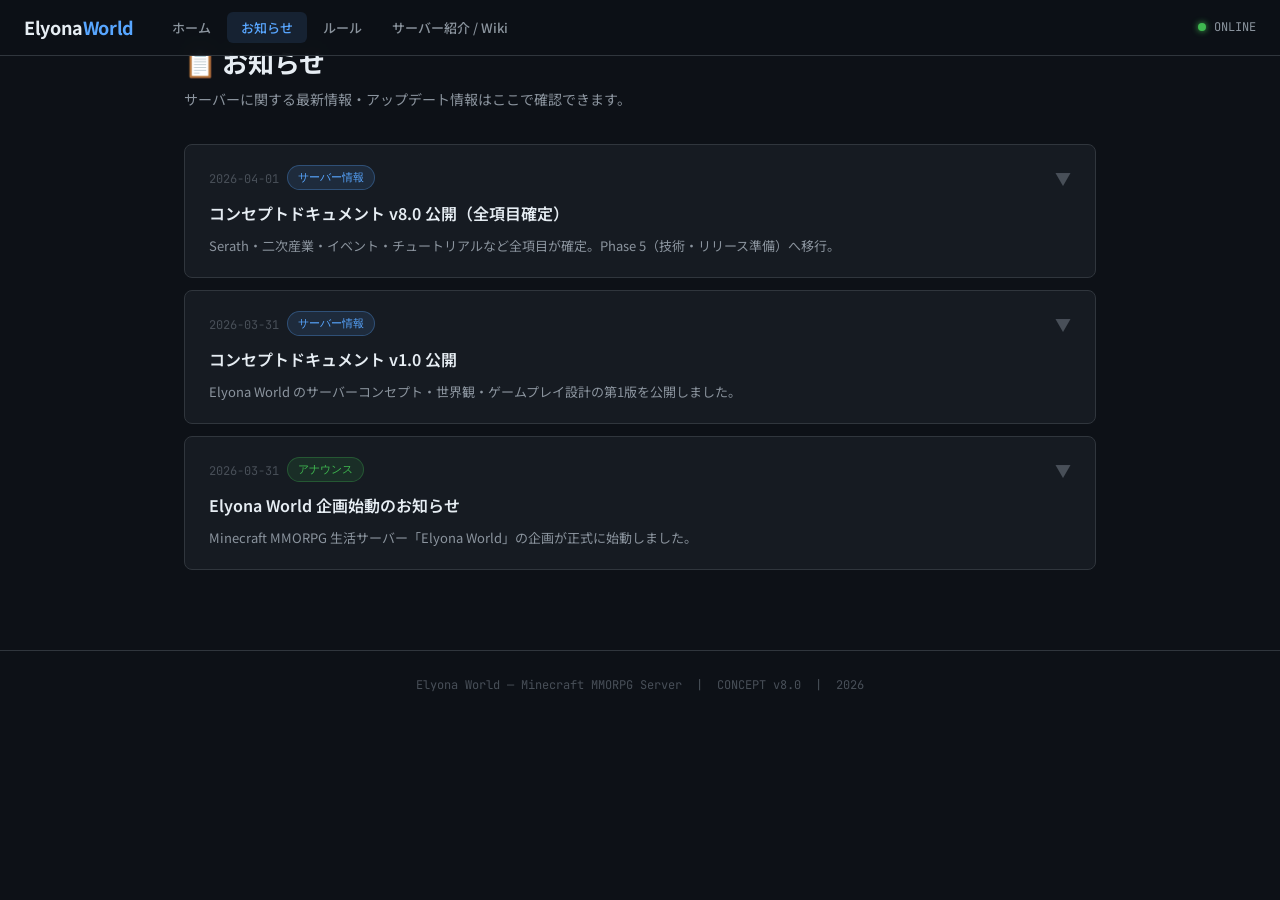
==== news.html @ 799c380a "ページごとHTMLを分離" ====
<!DOCTYPE html>
<html lang="ja">
<head>
<meta charset="UTF-8">
<meta name="viewport" content="width=device-width, initial-scale=1.0">
<title>お知らせ | Elyona World</title>
<link rel="preconnect" href="https://fonts.googleapis.com">
<link href="https://fonts.googleapis.com/css2?family=Noto+Sans+JP:wght@300;400;500;700&family=Inter:wght@300;400;500;600;700&family=JetBrains+Mono:wght@400;500&display=swap" rel="stylesheet">
<link rel="stylesheet" href="css/style.css">

</head>
<body>

<!-- ============================================================
     NAVIGATION
     ============================================================ -->
<nav>
  <span class="nav-logo" onclick="location.href='index.html'">Elyona<span>World</span></span>
  <div class="nav-links">
    <button class="nav-btn" onclick="location.href='index.html'">ホーム</button>
    <button class="nav-btn active" onclick="location.href='news.html'">お知らせ</button>
    <button class="nav-btn" onclick="location.href='rules.html'">ルール</button>
    <button class="nav-btn" onclick="location.href='wiki.html'">サーバー紹介 / Wiki</button>
  </div>
  <div class="nav-status">
    <span class="status-dot"></span>
    <span>ONLINE</span>
  </div>
</nav>

<!-- ============================================================
     PAGE: NEWS
     ============================================================ -->
<div class="container">
  <div class="page-title">📋 お知らせ</div>
  <div class="page-subtitle">サーバーに関する最新情報・アップデート情報はここで確認できます。</div>

  <div class="news-list">

    <div class="news-card" onclick="toggleNews(this)">
      <div class="news-card-header">
        <div style="flex:1">
          <div class="news-meta">
            <span class="news-date">2026-04-01</span>
            <span class="pill pill-blue">サーバー情報</span>
          </div>
          <div class="news-title">コンセプトドキュメント v8.0 公開（全項目確定）</div>
          <div class="news-summary">Serath・二次産業・イベント・チュートリアルなど全項目が確定。Phase 5（技術・リリース準備）へ移行。</div>
        </div>
        <span class="news-chevron">▼</span>
      </div>
      <div class="news-body">
        <p>コンセプトドキュメントが v8.0 に更新されました。全設計項目が確定し、残る課題はMIMIC規約の正式版のみです。</p>
        <p>v8.0 での主な追加・確定事項：</p>
        <ul>
          <li><strong>3ワールド構成</strong>：コロニー群（生活）/ 地球（資源）/ Serath（エンドコンテンツ）</li>
          <li><strong>Serath（セラス）</strong>：リセットなし・高難易度・常設/期間限定/マルチ推奨の3ダンジョン種</li>
          <li><strong>二次産業</strong>：食品加工業・ポーション精錬業の経路確立</li>
          <li><strong>根本価格</strong>：農業・加工業対応で12項目に拡張</li>
          <li><strong>T-001〜T-010</strong>：MIMICコロニー各コロニーの名称・特徴が確定</li>
          <li><strong>イベントシステム</strong>：経済系・建築系・季節系・世界観系の年間カレンダー</li>
          <li><strong>チュートリアル</strong>：強制完了型・全5ステップの設計確定</li>
          <li><strong>コミュニティ・ギルド方針</strong>：プレイヤーに委ねる自然形成型</li>
        </ul>
        <p>詳細はサーバー紹介 / Wiki ページをご覧ください。</p>
      </div>
    </div>

    <div class="news-card" onclick="toggleNews(this)">
      <div class="news-card-header">
        <div style="flex:1">
          <div class="news-meta">
            <span class="news-date">2026-03-31</span>
            <span class="pill pill-blue">サーバー情報</span>
          </div>
          <div class="news-title">コンセプトドキュメント v1.0 公開</div>
          <div class="news-summary">Elyona World のサーバーコンセプト・世界観・ゲームプレイ設計の第1版を公開しました。</div>
        </div>
        <span class="news-chevron">▼</span>
      </div>
      <div class="news-body">
        <p>サーバー「Elyona World」の基本設計となるコンセプトドキュメント v1.0 を策定しました。</p>
        <p>本ドキュメントでは以下が決定されています：</p>
        <ul>
          <li>サーバー名称（外部：Elyona World / 内部：Elyona）</li>
          <li>世界設定（約2000年後・第一次世界大戦後・宇宙コロニー）</li>
          <li>コンセプト（MMORPGライフサーバー・メタバース的第2の人生）</li>
          <li>3大ゲームプレイ（地球探索・コロニー生活・経済システム）</li>
          <li>MIMIC 設計（無機質AI・4大権限・絶対的存在）</li>
          <li>コロニー構造（5種類・ネクサスから起点）</li>
        </ul>
        <p>詳細はサーバー紹介 / Wiki ページをご覧ください。</p>
      </div>
    </div>

    <div class="news-card" onclick="toggleNews(this)">
      <div class="news-card-header">
        <div style="flex:1">
          <div class="news-meta">
            <span class="news-date">2026-03-31</span>
            <span class="pill pill-green">アナウンス</span>
          </div>
          <div class="news-title">Elyona World 企画始動のお知らせ</div>
          <div class="news-summary">Minecraft MMORPG 生活サーバー「Elyona World」の企画が正式に始動しました。</div>
        </div>
        <span class="news-chevron">▼</span>
      </div>
      <div class="news-body">
        <p>この度、Minecraft の MMORPG 生活サーバー「Elyona World」の企画が始動しました。</p>
        <p>Elyona は「現実と並走する第2の人生」をコンセプトに、探索・生活・経済が融合したサーバーを目指しています。
           どんなプレイスタイルでも楽しめる設計を心がけています。</p>
        <p>現在は設計段階ですが、随時情報を更新していきます。続報をお待ちください！</p>
      </div>
    </div>

  </div>
</div>

<!-- Footer -->
<footer class="site-footer">
  Elyona World — Minecraft MMORPG Server &nbsp;|&nbsp; CONCEPT v8.0 &nbsp;|&nbsp; 2026
</footer>

<script src="js/main.js"></script>
</body>
</html>
---- css/style.css ----
/* ============================
   RESET & BASE
   ============================ */
*, *::before, *::after { margin: 0; padding: 0; box-sizing: border-box; }

:root {
  --bg:        #0d1117;
  --bg2:       #161b22;
  --bg3:       #21262d;
  --bg4:       #2d333b;
  --border:    #30363d;
  --border2:   #444c56;
  --text:      #e6edf3;
  --text2:     #8b949e;
  --text3:     #484f58;
  --blue:      #58a6ff;
  --blue-dim:  rgba(88,166,255,0.12);
  --green:     #3fb950;
  --green-dim: rgba(63,185,80,0.12);
  --gold:      #d29922;
  --gold-dim:  rgba(210,153,34,0.12);
  --red:       #f85149;
  --red-dim:   rgba(248,81,73,0.12);
  --purple:    #bc8cff;
  --purple-dim:rgba(188,140,255,0.12);
  --teal:      #39c5cf;
  --teal-dim:  rgba(57,197,207,0.12);
  --nav-h:     56px;
  --sidebar-w: 220px;
  --font-body: 'Noto Sans JP', 'Inter', sans-serif;
  --font-mono: 'JetBrains Mono', monospace;
}

html { scroll-behavior: smooth; }

body {
  background: var(--bg);
  color: var(--text);
  font-family: var(--font-body);
  font-size: 15px;
  line-height: 1.7;
  min-height: 100vh;
}

a { color: var(--blue); text-decoration: none; }
a:hover { text-decoration: underline; }

/* ============================
   NAVIGATION
   ============================ */
nav {
  position: fixed;
  top: 0; left: 0; right: 0;
  height: var(--nav-h);
  background: rgba(13,17,23,0.95);
  backdrop-filter: blur(8px);
  border-bottom: 1px solid var(--border);
  z-index: 100;
  display: flex;
  align-items: center;
  padding: 0 24px;
  gap: 8px;
}

.nav-logo {
  font-size: 18px;
  font-weight: 700;
  color: var(--text);
  letter-spacing: -0.02em;
  margin-right: 16px;
  cursor: pointer;
  white-space: nowrap;
}
.nav-logo span { color: var(--blue); }

.nav-links {
  display: flex;
  gap: 2px;
  flex: 1;
}

.nav-btn {
  padding: 6px 14px;
  border-radius: 6px;
  font-size: 13px;
  font-weight: 500;
  color: var(--text2);
  cursor: pointer;
  border: none;
  background: transparent;
  font-family: var(--font-body);
  transition: color 0.15s, background 0.15s;
  white-space: nowrap;
}
.nav-btn:hover { color: var(--text); background: var(--bg3); }
.nav-btn.active { color: var(--blue); background: var(--blue-dim); }

.nav-status {
  margin-left: auto;
  display: flex;
  align-items: center;
  gap: 8px;
  font-size: 12px;
  font-family: var(--font-mono);
  color: var(--text2);
  white-space: nowrap;
}
.status-dot {
  width: 8px; height: 8px;
  border-radius: 50%;
  background: var(--green);
  box-shadow: 0 0 6px var(--green);
  animation: blink 2s ease-in-out infinite;
}
@keyframes blink { 0%,100%{opacity:1} 50%{opacity:0.5} }

/* ============================
   PAGE LAYOUT
   ============================ */
.page {
  display: none;
  min-height: 100vh;
  padding-top: var(--nav-h);
}
.page.active { display: block; }

.container {
  max-width: 960px;
  margin: 0 auto;
  padding: 40px 24px 80px;
}

.wide-container {
  max-width: 1200px;
  margin: 0 auto;
  padding: 40px 24px 80px;
}

/* ============================
   TYPOGRAPHY
   ============================ */
h1 { font-size: 32px; font-weight: 700; letter-spacing: -0.02em; line-height: 1.2; margin-bottom: 12px; }
h2 { font-size: 22px; font-weight: 700; letter-spacing: -0.01em; line-height: 1.3; margin-bottom: 10px; }
h3 { font-size: 16px; font-weight: 600; line-height: 1.4; margin-bottom: 8px; }
p { margin-bottom: 12px; }
p:last-child { margin-bottom: 0; }

.page-title {
  font-size: 26px;
  font-weight: 700;
  margin-bottom: 4px;
}
.page-subtitle {
  font-size: 14px;
  color: var(--text2);
  margin-bottom: 32px;
}

.section-label {
  font-size: 11px;
  font-weight: 600;
  letter-spacing: 0.12em;
  text-transform: uppercase;
  color: var(--text3);
  margin-bottom: 16px;
  font-family: var(--font-mono);
}

/* ============================
   CARDS
   ============================ */
.card {
  background: var(--bg2);
  border: 1px solid var(--border);
  border-radius: 8px;
  padding: 20px 24px;
}

.card-grid {
  display: grid;
  gap: 12px;
}
.card-grid-2 { grid-template-columns: repeat(2, 1fr); }
.card-grid-3 { grid-template-columns: repeat(3, 1fr); }

.pill {
  display: inline-block;
  font-size: 11px;
  font-family: var(--font-mono);
  padding: 2px 10px;
  border-radius: 20px;
  border: 1px solid;
  margin-right: 4px;
  margin-bottom: 4px;
}
.pill-blue   { color: var(--blue);   border-color: rgba(88,166,255,0.3);  background: var(--blue-dim); }
.pill-green  { color: var(--green);  border-color: rgba(63,185,80,0.3);   background: var(--green-dim); }
.pill-gold   { color: var(--gold);   border-color: rgba(210,153,34,0.3);  background: var(--gold-dim); }
.pill-red    { color: var(--red);    border-color: rgba(248,81,73,0.3);   background: var(--red-dim); }
.pill-purple { color: var(--purple); border-color: rgba(188,140,255,0.3); background: var(--purple-dim); }
.pill-teal   { color: var(--teal);   border-color: rgba(57,197,207,0.3);  background: var(--teal-dim); }
.pill-gray   { color: var(--text2);  border-color: var(--border2);        background: transparent; }

/* accent left border */
.accent-blue   { border-left: 3px solid var(--blue);   }
.accent-green  { border-left: 3px solid var(--green);  }
.accent-gold   { border-left: 3px solid var(--gold);   }
.accent-red    { border-left: 3px solid var(--red);    }
.accent-purple { border-left: 3px solid var(--purple); }
.accent-teal   { border-left: 3px solid var(--teal);   }

/* ============================
   DIVIDER
   ============================ */
.divider {
  border: none;
  border-top: 1px solid var(--border);
  margin: 32px 0;
}

/* ============================
   PAGE: HOME
   ============================ */
.hero {
  background: var(--bg2);
  border: 1px solid var(--border);
  border-radius: 12px;
  padding: 48px 40px;
  margin-bottom: 32px;
  position: relative;
  overflow: hidden;
}
.hero::before {
  content: '';
  position: absolute;
  top: -40px; right: -40px;
  width: 260px; height: 260px;
  background: radial-gradient(circle, rgba(88,166,255,0.07) 0%, transparent 70%);
  pointer-events: none;
}
.hero-eyebrow {
  font-size: 12px;
  font-family: var(--font-mono);
  color: var(--blue);
  letter-spacing: 0.1em;
  margin-bottom: 12px;
}
.hero h1 { font-size: 40px; margin-bottom: 16px; }
.hero-desc {
  font-size: 16px;
  color: var(--text2);
  max-width: 560px;
  line-height: 1.8;
  margin-bottom: 28px;
}

.join-box {
  display: flex;
  align-items: center;
  gap: 12px;
  padding: 12px 20px;
  background: var(--bg3);
  border: 1px solid var(--border2);
  border-radius: 8px;
  width: fit-content;
}
.join-label { font-size: 11px; color: var(--text3); font-family: var(--font-mono); }
.join-addr {
  font-size: 16px;
  font-family: var(--font-mono);
  font-weight: 500;
  color: var(--blue);
  letter-spacing: 0.02em;
}
.copy-btn {
  padding: 4px 12px;
  font-size: 12px;
  font-family: var(--font-mono);
  background: var(--bg4);
  border: 1px solid var(--border2);
  color: var(--text2);
  border-radius: 5px;
  cursor: pointer;
  transition: all 0.15s;
}
.copy-btn:hover { color: var(--text); border-color: var(--blue); }

.home-quick { margin-bottom: 32px; }

.quick-card {
  display: flex;
  gap: 16px;
  align-items: flex-start;
}
.quick-icon { font-size: 28px; flex-shrink: 0; }
.quick-card h3 { margin-bottom: 4px; }
.quick-card p { font-size: 13px; color: var(--text2); margin: 0; }

.home-news { margin-bottom: 0; }

.news-item-mini {
  display: flex;
  gap: 16px;
  align-items: flex-start;
  padding: 12px 0;
  border-bottom: 1px solid var(--border);
  cursor: pointer;
}
.news-item-mini:last-child { border-bottom: none; padding-bottom: 0; }
.news-item-mini:hover .news-item-title { color: var(--blue); }
.news-date-mini {
  font-size: 11px;
  font-family: var(--font-mono);
  color: var(--text3);
  min-width: 80px;
  padding-top: 2px;
}
.news-item-title { font-size: 14px; font-weight: 500; transition: color 0.15s; }
.news-item-cat { font-size: 11px; color: var(--text3); margin-top: 2px; }

/* ============================
   PAGE: NEWS
   ============================ */
.news-list { display: flex; flex-direction: column; gap: 12px; }

.news-card {
  background: var(--bg2);
  border: 1px solid var(--border);
  border-radius: 8px;
  padding: 20px 24px;
  cursor: pointer;
  transition: border-color 0.15s;
}
.news-card:hover { border-color: var(--border2); }
.news-card.expanded { border-color: var(--blue); }

.news-card-header {
  display: flex;
  align-items: flex-start;
  gap: 12px;
}
.news-meta {
  display: flex;
  align-items: center;
  gap: 8px;
  margin-bottom: 6px;
  flex-wrap: wrap;
}
.news-date {
  font-size: 12px;
  font-family: var(--font-mono);
  color: var(--text3);
}
.news-title { font-size: 16px; font-weight: 600; color: var(--text); }
.news-summary { font-size: 13px; color: var(--text2); margin-top: 8px; }
.news-body {
  display: none;
  margin-top: 16px;
  padding-top: 16px;
  border-top: 1px solid var(--border);
  font-size: 14px;
  color: var(--text2);
  line-height: 1.8;
}
.news-body.open { display: block; }
.news-chevron {
  margin-left: auto;
  color: var(--text3);
  font-size: 16px;
  flex-shrink: 0;
  transition: transform 0.2s;
}
.news-card.expanded .news-chevron { transform: rotate(180deg); }

/* ============================
   PAGE: RULES
   ============================ */
.rules-toc {
  background: var(--bg2);
  border: 1px solid var(--border);
  border-radius: 8px;
  padding: 16px 20px;
  margin-bottom: 24px;
}
.rules-toc h3 { margin-bottom: 10px; font-size: 13px; color: var(--text2); font-weight: 500; }
.rules-toc ul { list-style: none; display: flex; flex-direction: column; gap: 4px; }
.rules-toc li a {
  font-size: 13px;
  color: var(--text2);
  display: flex;
  align-items: center;
  gap: 6px;
  padding: 3px 0;
}
.rules-toc li a:hover { color: var(--blue); text-decoration: none; }

.rule-section { margin-bottom: 32px; }
.rule-section-title {
  font-size: 18px;
  font-weight: 700;
  padding-bottom: 10px;
  border-bottom: 1px solid var(--border);
  margin-bottom: 16px;
  display: flex;
  align-items: center;
  gap: 10px;
}

.rule-list { list-style: none; display: flex; flex-direction: column; gap: 8px; }
.rule-item {
  display: flex;
  gap: 14px;
  padding: 12px 16px;
  background: var(--bg2);
  border: 1px solid var(--border);
  border-radius: 6px;
}
.rule-num {
  font-family: var(--font-mono);
  font-size: 12px;
  color: var(--text3);
  min-width: 28px;
  padding-top: 1px;
  flex-shrink: 0;
}
.rule-content { flex: 1; }
.rule-content strong { color: var(--text); font-weight: 600; display: block; margin-bottom: 2px; }
.rule-content p { font-size: 13px; color: var(--text2); margin: 0; }

.severity {
  font-size: 10px;
  font-family: var(--font-mono);
  padding: 2px 8px;
  border-radius: 4px;
  border: 1px solid;
  white-space: nowrap;
  align-self: flex-start;
  margin-top: 2px;
}
.sev-warn   { color: var(--gold);   border-color: rgba(210,153,34,0.4);  background: var(--gold-dim); }
.sev-ban    { color: var(--red);    border-color: rgba(248,81,73,0.4);   background: var(--red-dim); }
.sev-perm   { color: var(--purple); border-color: rgba(188,140,255,0.4); background: var(--purple-dim); }
.sev-info   { color: var(--blue);   border-color: rgba(88,166,255,0.4);  background: var(--blue-dim); }

/* ============================
   PAGE: WIKI
   ============================ */
.wiki-layout {
  display: grid;
  grid-template-columns: var(--sidebar-w) 1fr;
  gap: 24px;
  align-items: start;
  max-width: 1100px;
  margin: 0 auto;
  padding: 40px 24px 80px;
}

.wiki-sidebar {
  position: sticky;
  top: calc(var(--nav-h) + 16px);
  background: var(--bg2);
  border: 1px solid var(--border);
  border-radius: 8px;
  padding: 16px;
}
.wiki-sidebar-title {
  font-size: 11px;
  font-weight: 600;
  letter-spacing: 0.1em;
  text-transform: uppercase;
  color: var(--text3);
  font-family: var(--font-mono);
  margin-bottom: 12px;
  padding-bottom: 10px;
  border-bottom: 1px solid var(--border);
}

.wiki-cat-label {
  font-size: 10px;
  font-weight: 600;
  letter-spacing: 0.1em;
  text-transform: uppercase;
  color: var(--text3);
  margin: 14px 0 6px;
  padding: 0 4px;
  font-family: var(--font-mono);
}
.wiki-cat-label:first-of-type { margin-top: 0; }

.wiki-nav-btn {
  display: block;
  width: 100%;
  text-align: left;
  padding: 6px 10px;
  border-radius: 5px;
  font-size: 13px;
  color: var(--text2);
  cursor: pointer;
  border: none;
  background: transparent;
  font-family: var(--font-body);
  transition: color 0.15s, background 0.15s;
}
.wiki-nav-btn:hover { color: var(--text); background: var(--bg3); }
.wiki-nav-btn.active { color: var(--blue); background: var(--blue-dim); font-weight: 500; }

.wiki-content {
  background: var(--bg2);
  border: 1px solid var(--border);
  border-radius: 8px;
  padding: 28px 32px;
  min-height: 400px;
}

.wiki-article { display: none; }
.wiki-article.active { display: block; }

.wiki-article h2 {
  font-size: 24px;
  padding-bottom: 12px;
  border-bottom: 1px solid var(--border);
  margin-bottom: 20px;
}
.wiki-article h3 {
  font-size: 16px;
  margin-top: 24px;
  margin-bottom: 10px;
  color: var(--text);
}
.wiki-article p { font-size: 14px; color: var(--text2); }
.wiki-article ul, .wiki-article ol {
  padding-left: 20px;
  margin-bottom: 12px;
}
.wiki-article li {
  font-size: 14px;
  color: var(--text2);
  margin-bottom: 4px;
  line-height: 1.7;
}
.wiki-article li strong { color: var(--text); }

.info-box {
  background: var(--bg3);
  border: 1px solid var(--border);
  border-radius: 6px;
  padding: 14px 18px;
  margin: 16px 0;
  font-size: 13px;
  color: var(--text2);
}
.info-box.blue   { border-left: 3px solid var(--blue);   background: var(--blue-dim); }
.info-box.gold   { border-left: 3px solid var(--gold);   background: var(--gold-dim); }
.info-box.green  { border-left: 3px solid var(--green);  background: var(--green-dim); }
.info-box.red    { border-left: 3px solid var(--red);    background: var(--red-dim); }
.info-box.tbd    { border-left: 3px solid var(--text3);  background: var(--bg3); }

.flow-chart {
  display: flex;
  align-items: center;
  gap: 6px;
  flex-wrap: wrap;
  padding: 14px 18px;
  background: var(--bg3);
  border: 1px solid var(--border);
  border-radius: 6px;
  margin: 16px 0;
}
.flow-item {
  font-size: 12px;
  font-family: var(--font-mono);
  padding: 5px 12px;
  background: var(--bg4);
  border: 1px solid var(--border2);
  border-radius: 4px;
  color: var(--text2);
  white-space: nowrap;
}
.flow-arrow { color: var(--text3); font-size: 14px; }

.territory-card {
  border: 1px solid var(--border);
  border-radius: 6px;
  padding: 16px;
  margin-bottom: 10px;
  background: var(--bg3);
}
.territory-header {
  display: flex;
  align-items: center;
  gap: 10px;
  margin-bottom: 8px;
}
.territory-icon { font-size: 20px; }
.territory-name { font-size: 15px; font-weight: 600; }
.territory-desc { font-size: 13px; color: var(--text2); line-height: 1.7; }

.table-wrap { overflow-x: auto; margin: 16px 0; }
table {
  width: 100%;
  border-collapse: collapse;
  font-size: 13px;
}
th {
  text-align: left;
  padding: 8px 12px;
  font-size: 11px;
  font-family: var(--font-mono);
  letter-spacing: 0.08em;
  color: var(--text3);
  border-bottom: 1px solid var(--border);
  white-space: nowrap;
}
td {
  padding: 10px 12px;
  border-bottom: 1px solid var(--border);
  color: var(--text2);
  vertical-align: top;
}
td strong { color: var(--text); }
tr:last-child td { border-bottom: none; }
tr:hover td { background: var(--bg4); }

/* ============================
   SEARCH BOX
   ============================ */
.wiki-search {
  margin-bottom: 20px;
}
.search-input {
  width: 100%;
  padding: 10px 16px;
  background: var(--bg3);
  border: 1px solid var(--border);
  border-radius: 6px;
  color: var(--text);
  font-size: 14px;
  font-family: var(--font-body);
  outline: none;
  transition: border-color 0.15s;
}
.search-input::placeholder { color: var(--text3); }
.search-input:focus { border-color: var(--blue); }

/* ============================
   FOOTER
   ============================ */
.site-footer {
  border-top: 1px solid var(--border);
  padding: 24px;
  text-align: center;
  font-size: 12px;
  color: var(--text3);
  font-family: var(--font-mono);
}

/* ============================
   RESPONSIVE
   ============================ */
@media (max-width: 768px) {
  .card-grid-2, .card-grid-3 { grid-template-columns: 1fr; }
  .hero { padding: 32px 24px; }
  .hero h1 { font-size: 28px; }
  .wiki-layout { grid-template-columns: 1fr; }
  .wiki-sidebar { position: static; }
  .wiki-content { padding: 20px; }
  nav { gap: 4px; }
  .nav-logo { margin-right: 8px; }
}
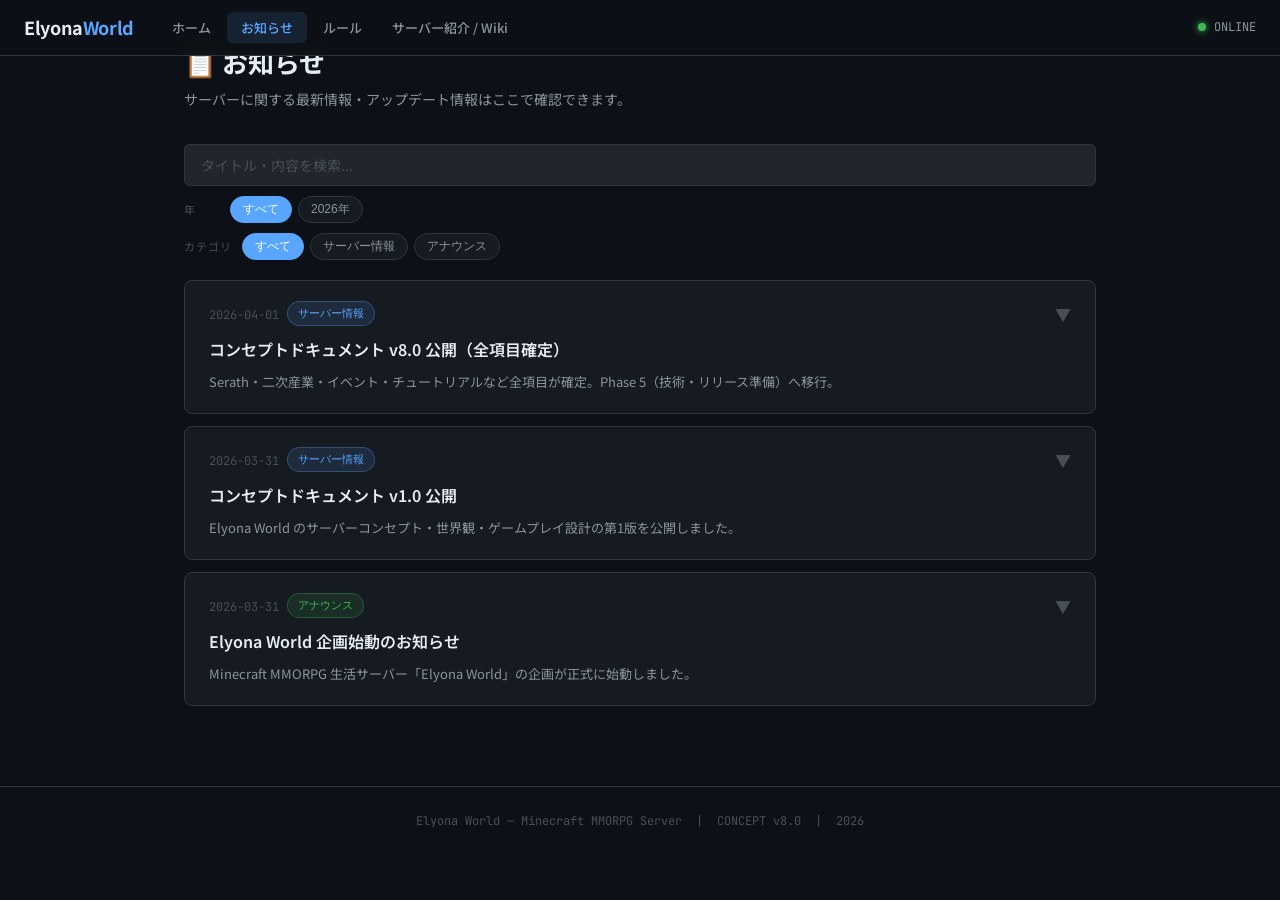
==== commit b98a1ffc: "[Add]ニュースの検索・絞り込み機能を追加" ====
--- a/news.html
+++ b/news.html
@@ -7,7 +7,6 @@
 <link rel="preconnect" href="https://fonts.googleapis.com">
 <link href="https://fonts.googleapis.com/css2?family=Noto+Sans+JP:wght@300;400;500;700&family=Inter:wght@300;400;500;600;700&family=JetBrains+Mono:wght@400;500&display=swap" rel="stylesheet">
 <link rel="stylesheet" href="css/style.css">
-
 </head>
 <body>
 
@@ -35,85 +34,20 @@
   <div class="page-title">📋 お知らせ</div>
   <div class="page-subtitle">サーバーに関する最新情報・アップデート情報はここで確認できます。</div>
 
-  <div class="news-list">
+  <div class="news-filter-bar">
+    <input class="search-input" id="news-search" placeholder="タイトル・内容を検索..." oninput="applyNewsFilter()">
+    <div class="news-filter-row">
+      <span class="news-filter-label">年</span>
+      <div class="news-filter-group" id="news-year-filters"></div>
+    </div>
+    <div class="news-filter-row">
+      <span class="news-filter-label">カテゴリ</span>
+      <div class="news-filter-group" id="news-cat-filters"></div>
+    </div>
+  </div>
+  <div class="news-empty" id="news-empty" style="display:none">該当するお知らせがありません。</div>
 
-    <div class="news-card" onclick="toggleNews(this)">
-      <div class="news-card-header">
-        <div style="flex:1">
-          <div class="news-meta">
-            <span class="news-date">2026-04-01</span>
-            <span class="pill pill-blue">サーバー情報</span>
-          </div>
-          <div class="news-title">コンセプトドキュメント v8.0 公開（全項目確定）</div>
-          <div class="news-summary">Serath・二次産業・イベント・チュートリアルなど全項目が確定。Phase 5（技術・リリース準備）へ移行。</div>
-        </div>
-        <span class="news-chevron">▼</span>
-      </div>
-      <div class="news-body">
-        <p>コンセプトドキュメントが v8.0 に更新されました。全設計項目が確定し、残る課題はMIMIC規約の正式版のみです。</p>
-        <p>v8.0 での主な追加・確定事項：</p>
-        <ul>
-          <li><strong>3ワールド構成</strong>：コロニー群（生活）/ 地球（資源）/ Serath（エンドコンテンツ）</li>
-          <li><strong>Serath（セラス）</strong>：リセットなし・高難易度・常設/期間限定/マルチ推奨の3ダンジョン種</li>
-          <li><strong>二次産業</strong>：食品加工業・ポーション精錬業の経路確立</li>
-          <li><strong>根本価格</strong>：農業・加工業対応で12項目に拡張</li>
-          <li><strong>T-001〜T-010</strong>：MIMICコロニー各コロニーの名称・特徴が確定</li>
-          <li><strong>イベントシステム</strong>：経済系・建築系・季節系・世界観系の年間カレンダー</li>
-          <li><strong>チュートリアル</strong>：強制完了型・全5ステップの設計確定</li>
-          <li><strong>コミュニティ・ギルド方針</strong>：プレイヤーに委ねる自然形成型</li>
-        </ul>
-        <p>詳細はサーバー紹介 / Wiki ページをご覧ください。</p>
-      </div>
-    </div>
-
-    <div class="news-card" onclick="toggleNews(this)">
-      <div class="news-card-header">
-        <div style="flex:1">
-          <div class="news-meta">
-            <span class="news-date">2026-03-31</span>
-            <span class="pill pill-blue">サーバー情報</span>
-          </div>
-          <div class="news-title">コンセプトドキュメント v1.0 公開</div>
-          <div class="news-summary">Elyona World のサーバーコンセプト・世界観・ゲームプレイ設計の第1版を公開しました。</div>
-        </div>
-        <span class="news-chevron">▼</span>
-      </div>
-      <div class="news-body">
-        <p>サーバー「Elyona World」の基本設計となるコンセプトドキュメント v1.0 を策定しました。</p>
-        <p>本ドキュメントでは以下が決定されています：</p>
-        <ul>
-          <li>サーバー名称（外部：Elyona World / 内部：Elyona）</li>
-          <li>世界設定（約2000年後・第一次世界大戦後・宇宙コロニー）</li>
-          <li>コンセプト（MMORPGライフサーバー・メタバース的第2の人生）</li>
-          <li>3大ゲームプレイ（地球探索・コロニー生活・経済システム）</li>
-          <li>MIMIC 設計（無機質AI・4大権限・絶対的存在）</li>
-          <li>コロニー構造（5種類・ネクサスから起点）</li>
-        </ul>
-        <p>詳細はサーバー紹介 / Wiki ページをご覧ください。</p>
-      </div>
-    </div>
-
-    <div class="news-card" onclick="toggleNews(this)">
-      <div class="news-card-header">
-        <div style="flex:1">
-          <div class="news-meta">
-            <span class="news-date">2026-03-31</span>
-            <span class="pill pill-green">アナウンス</span>
-          </div>
-          <div class="news-title">Elyona World 企画始動のお知らせ</div>
-          <div class="news-summary">Minecraft MMORPG 生活サーバー「Elyona World」の企画が正式に始動しました。</div>
-        </div>
-        <span class="news-chevron">▼</span>
-      </div>
-      <div class="news-body">
-        <p>この度、Minecraft の MMORPG 生活サーバー「Elyona World」の企画が始動しました。</p>
-        <p>Elyona は「現実と並走する第2の人生」をコンセプトに、探索・生活・経済が融合したサーバーを目指しています。
-           どんなプレイスタイルでも楽しめる設計を心がけています。</p>
-        <p>現在は設計段階ですが、随時情報を更新していきます。続報をお待ちください！</p>
-      </div>
-    </div>
-
-  </div>
+  <div class="news-list"></div>
 </div>
 
 <!-- Footer -->
@@ -121,6 +55,10 @@
   Elyona World — Minecraft MMORPG Server &nbsp;|&nbsp; CONCEPT v8.0 &nbsp;|&nbsp; 2026
 </footer>
 
+<script src="js/marked.min.js"></script>
 <script src="js/main.js"></script>
+<script>
+  initNews();
+</script>
 </body>
 </html>
--- a/css/style.css
+++ b/css/style.css
@@ -667,3 +667,55 @@
   nav { gap: 4px; }
   .nav-logo { margin-right: 8px; }
 }
+
+/* ---- News Filter Bar ---- */
+.news-filter-bar {
+  display: flex;
+  flex-direction: column;
+  gap: 10px;
+  margin-bottom: 20px;
+}
+.news-filter-row {
+  display: flex;
+  align-items: center;
+  gap: 10px;
+  flex-wrap: wrap;
+}
+.news-filter-label {
+  font-size: 11px;
+  color: var(--text3);
+  text-transform: uppercase;
+  letter-spacing: 0.08em;
+  white-space: nowrap;
+  min-width: 36px;
+}
+.news-filter-group {
+  display: flex;
+  gap: 6px;
+  flex-wrap: wrap;
+}
+.news-filter-btn {
+  padding: 4px 12px;
+  border: 1px solid var(--border);
+  border-radius: 20px;
+  background: var(--bg2);
+  color: var(--text2);
+  font-size: 12px;
+  cursor: pointer;
+  transition: background 0.15s, border-color 0.15s, color 0.15s;
+}
+.news-filter-btn:hover {
+  border-color: var(--border2);
+  color: var(--text);
+}
+.news-filter-btn.active {
+  background: var(--blue);
+  border-color: var(--blue);
+  color: #fff;
+}
+.news-empty {
+  text-align: center;
+  color: var(--text3);
+  padding: 40px 0;
+  font-size: 14px;
+}
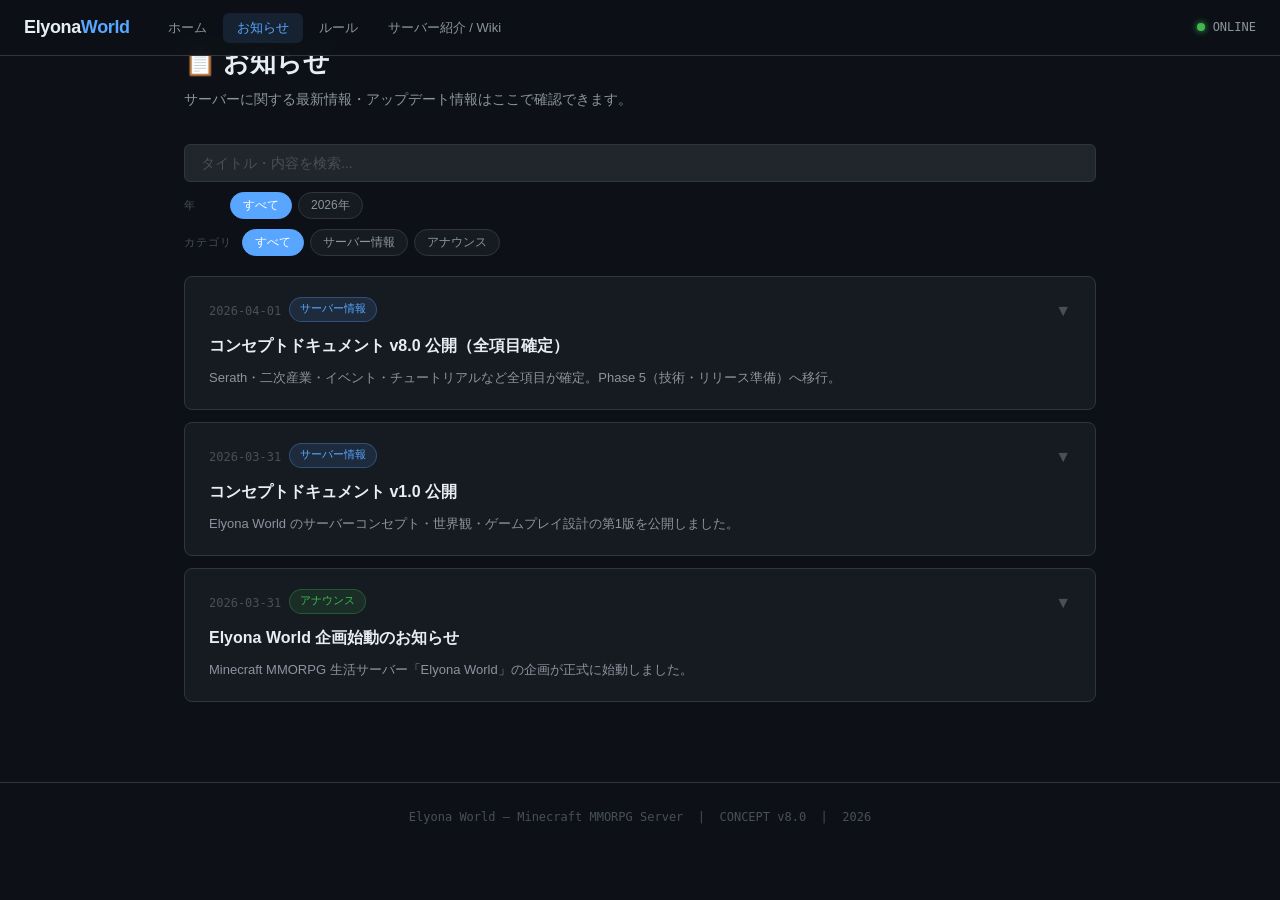
==== commit 53e70edf: "[Updata]セキュリティー強化" ====
--- a/news.html
+++ b/news.html
@@ -1,64 +1,65 @@
 <!DOCTYPE html>
 <html lang="ja">
+
 <head>
-<meta charset="UTF-8">
-<meta name="viewport" content="width=device-width, initial-scale=1.0">
-<title>お知らせ | Elyona World</title>
-<link rel="preconnect" href="https://fonts.googleapis.com">
-<link href="https://fonts.googleapis.com/css2?family=Noto+Sans+JP:wght@300;400;500;700&family=Inter:wght@300;400;500;600;700&family=JetBrains+Mono:wght@400;500&display=swap" rel="stylesheet">
-<link rel="stylesheet" href="css/style.css">
+  <meta charset="UTF-8">
+  <meta name="viewport" content="width=device-width, initial-scale=1.0">
+  <meta http-equiv="Content-Security-Policy" content="default-src 'self'; script-src 'self' 'unsafe-inline'; style-src 'self' 'unsafe-inline' https://fonts.googleapis.com; font-src 'self' https://fonts.gstatic.com; img-src 'self' data:; connect-src 'self'; object-src 'none'; base-uri 'self';">
+
+  <title>お知らせ | Elyona World</title>
+  <link rel="preconnect" href="https://fonts.googleapis.com">
+  <link
+    href="https://fonts.googleapis.com/css2?family=Noto+Sans+JP:wght@300;400;500;700&family=Inter:wght@300;400;500;600;700&family=JetBrains+Mono:wght@400;500&display=swap"
+    rel="stylesheet">
+  <link rel="stylesheet" href="css/style.css">
 </head>
+
 <body>
 
-<!-- ============================================================
-     NAVIGATION
-     ============================================================ -->
-<nav>
-  <span class="nav-logo" onclick="location.href='index.html'">Elyona<span>World</span></span>
-  <div class="nav-links">
-    <button class="nav-btn" onclick="location.href='index.html'">ホーム</button>
-    <button class="nav-btn active" onclick="location.href='news.html'">お知らせ</button>
-    <button class="nav-btn" onclick="location.href='rules.html'">ルール</button>
-    <button class="nav-btn" onclick="location.href='wiki.html'">サーバー紹介 / Wiki</button>
+  <nav>
+    <span class="nav-logo" onclick="location.href='index.html'">Elyona<span>World</span></span>
+    <div class="nav-links">
+      <button class="nav-btn" onclick="location.href='index.html'">ホーム</button>
+      <button class="nav-btn active" onclick="location.href='news.html'">お知らせ</button>
+      <button class="nav-btn" onclick="location.href='rules.html'">ルール</button>
+      <button class="nav-btn" onclick="location.href='wiki.html'">サーバー紹介 / Wiki</button>
+    </div>
+    <div class="nav-status">
+      <span class="status-dot"></span>
+      <span>ONLINE</span>
+    </div>
+  </nav>
+
+  <div class="container">
+    <div class="page-title">📋 お知らせ</div>
+    <div class="page-subtitle">サーバーに関する最新情報・アップデート情報はここで確認できます。</div>
+
+    <div class="news-filter-bar">
+      <input class="search-input" id="news-search" placeholder="タイトル・内容を検索..." oninput="applyNewsFilter()">
+      <div class="news-filter-row">
+        <span class="news-filter-label">年</span>
+        <div class="news-filter-group" id="news-year-filters"></div>
+      </div>
+      <div class="news-filter-row">
+        <span class="news-filter-label">カテゴリ</span>
+        <div class="news-filter-group" id="news-cat-filters"></div>
+      </div>
+    </div>
+    <div class="news-empty" id="news-empty" style="display:none">該当するお知らせがありません。</div>
+
+    <div class="news-list"></div>
   </div>
-  <div class="nav-status">
-    <span class="status-dot"></span>
-    <span>ONLINE</span>
-  </div>
-</nav>
 
-<!-- ============================================================
-     PAGE: NEWS
-     ============================================================ -->
-<div class="container">
-  <div class="page-title">📋 お知らせ</div>
-  <div class="page-subtitle">サーバーに関する最新情報・アップデート情報はここで確認できます。</div>
+  <footer class="site-footer">
+    Elyona World — Minecraft MMORPG Server &nbsp;|&nbsp; CONCEPT v8.0 &nbsp;|&nbsp; 2026
+  </footer>
 
-  <div class="news-filter-bar">
-    <input class="search-input" id="news-search" placeholder="タイトル・内容を検索..." oninput="applyNewsFilter()">
-    <div class="news-filter-row">
-      <span class="news-filter-label">年</span>
-      <div class="news-filter-group" id="news-year-filters"></div>
-    </div>
-    <div class="news-filter-row">
-      <span class="news-filter-label">カテゴリ</span>
-      <div class="news-filter-group" id="news-cat-filters"></div>
-    </div>
-  </div>
-  <div class="news-empty" id="news-empty" style="display:none">該当するお知らせがありません。</div>
+  <script src="js/purify.min.js"></script>
+  <script src="js/marked.min.js"></script>
+  <script src="js/main.js"></script>
+  <script>
+    initNews();
+  </script>
+</body>
 
-  <div class="news-list"></div>
-</div>
-
-<!-- Footer -->
-<footer class="site-footer">
-  Elyona World — Minecraft MMORPG Server &nbsp;|&nbsp; CONCEPT v8.0 &nbsp;|&nbsp; 2026
-</footer>
-
-<script src="js/marked.min.js"></script>
-<script src="js/main.js"></script>
-<script>
-  initNews();
-</script>
-</body>
-</html>
+</html>
